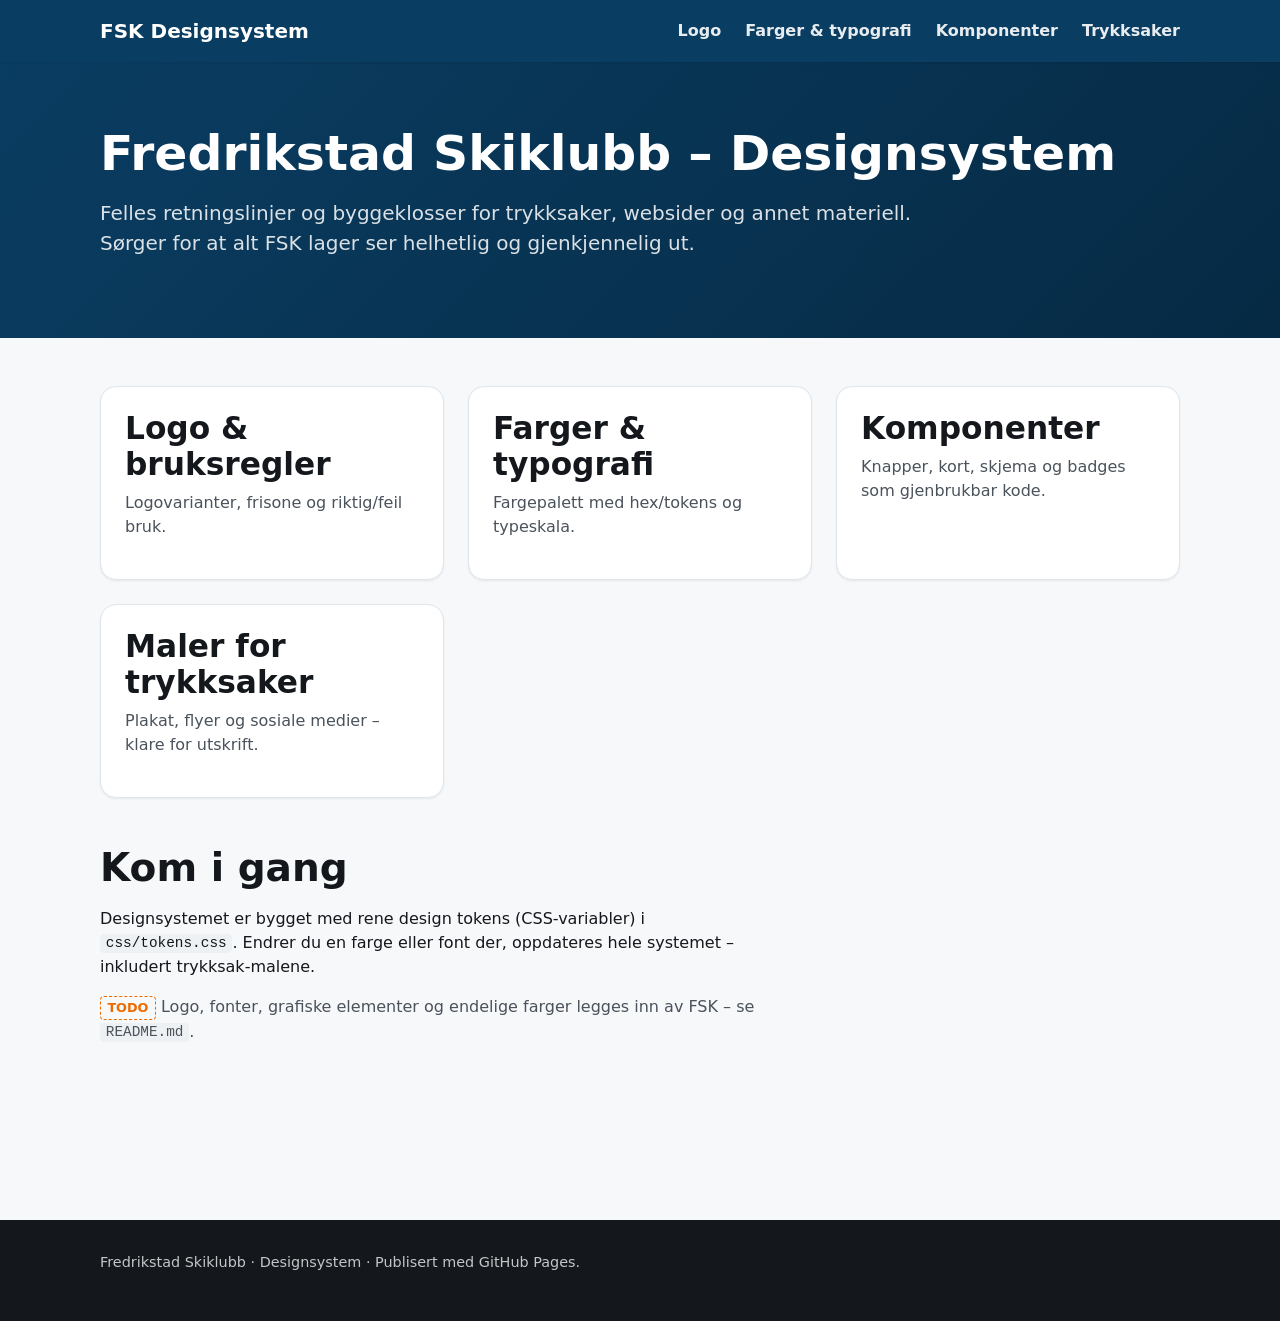
==== index.html @ 3e4948c6 "Add FSK design system scaffold (static HTML/CSS for GitHub Pages) - Design tokens (colors, typograph" ====
<!DOCTYPE html>
<html lang="no">
<head>
  <meta charset="UTF-8">
  <meta name="viewport" content="width=device-width, initial-scale=1.0">
  <title>FSK Designsystem – Fredrikstad Skiklubb</title>
  <meta name="description" content="Designsystem for Fredrikstad Skiklubb: logo, farger, typografi, komponenter og maler for trykksaker.">
  <link rel="stylesheet" href="css/tokens.css">
  <link rel="stylesheet" href="css/base.css">
  <link rel="stylesheet" href="css/components.css">
</head>
<body>
  <header class="site-header">
    <div class="container">
      <a class="brand" href="index.html">
        <!-- TODO: bytt til ekte logo i /assets/logo -->
        <span>FSK Designsystem</span>
      </a>
      <nav class="site-nav" aria-label="Hovedmeny">
        <a href="pages/logo.html">Logo</a>
        <a href="pages/farger-typografi.html">Farger &amp; typografi</a>
        <a href="pages/komponenter.html">Komponenter</a>
        <a href="pages/trykksaker.html">Trykksaker</a>
      </nav>
    </div>
  </header>

  <section class="hero">
    <div class="container">
      <h1>Fredrikstad Skiklubb – Designsystem</h1>
      <p>Felles retningslinjer og byggeklosser for trykksaker, websider og annet materiell.
         Sørger for at alt FSK lager ser helhetlig og gjenkjennelig ut.</p>
    </div>
  </section>

  <main class="container section">
    <div class="grid grid-2">
      <a class="card card--link" href="pages/logo.html">
        <h3>Logo &amp; bruksregler</h3>
        <p class="muted">Logovarianter, frisone og riktig/feil bruk.</p>
      </a>
      <a class="card card--link" href="pages/farger-typografi.html">
        <h3>Farger &amp; typografi</h3>
        <p class="muted">Fargepalett med hex/tokens og typeskala.</p>
      </a>
      <a class="card card--link" href="pages/komponenter.html">
        <h3>Komponenter</h3>
        <p class="muted">Knapper, kort, skjema og badges som gjenbrukbar kode.</p>
      </a>
      <a class="card card--link" href="pages/trykksaker.html">
        <h3>Maler for trykksaker</h3>
        <p class="muted">Plakat, flyer og sosiale medier – klare for utskrift.</p>
      </a>
    </div>

    <div class="section">
      <h2>Kom i gang</h2>
      <p>Designsystemet er bygget med rene design tokens (CSS-variabler) i
         <code>css/tokens.css</code>. Endrer du en farge eller font der, oppdateres
         hele systemet – inkludert trykksak-malene.</p>
      <p class="muted"><span class="todo">TODO</span> Logo, fonter, grafiske elementer og
         endelige farger legges inn av FSK – se <code>README.md</code>.</p>
    </div>
  </main>

  <footer class="site-footer">
    <div class="container">
      <p>Fredrikstad Skiklubb · Designsystem · Publisert med GitHub Pages.</p>
    </div>
  </footer>
</body>
</html>
---- css/tokens.css ----
/* ==========================================================================
   FSK Designsystem – Design tokens
   --------------------------------------------------------------------------
   Alt av farger, typografi og avstander defineres her som CSS-variabler.
   Bytt ut PLASSHOLDER-verdiene under med de faktiske verdiene fra fsk.no /
   PPT-malen når de foreligger. Søk etter «TODO» for å finne alt som skal inn.
   ========================================================================== */

/* --- Webfonter ----------------------------------------------------------- */
/* TODO: Legg fontfiler i /assets/fonts og avkommenter blokkene under.
   Bytt ut font-family-navn slik at de matcher fontene fra fsk.no.

@font-face {
  font-family: "FSK Sans";
  src: url("../assets/fonts/fsk-sans.woff2") format("woff2");
  font-weight: 400;
  font-display: swap;
}
@font-face {
  font-family: "FSK Sans";
  src: url("../assets/fonts/fsk-sans-bold.woff2") format("woff2");
  font-weight: 700;
  font-display: swap;
}
*/

:root {
  /* --- Farger: merke (TODO: erstatt med fsk.no-verdier) ----------------- */
  --color-primary:        #0a3d62; /* TODO: FSK primærfarge */
  --color-primary-dark:   #062a44; /* TODO */
  --color-primary-light:  #2e6da4; /* TODO */
  --color-secondary:      #c0392b; /* TODO: FSK sekundærfarge */
  --color-accent:         #f1c40f; /* TODO: aksent */

  /* --- Farger: nøytraler ----------------------------------------------- */
  --color-ink:      #14181d;  /* tekst */
  --color-ink-soft: #4a525b;  /* sekundær tekst */
  --color-line:     #e2e6ea;  /* kantlinjer */
  --color-surface:  #ffffff;  /* kort/flater */
  --color-bg:       #f6f8fa;  /* sidebakgrunn */
  --color-white:    #ffffff;

  /* --- Farger: semantiske ---------------------------------------------- */
  --color-success: #2e7d32;
  --color-warning: #ed6c02;
  --color-danger:  #c62828;
  --color-info:    #0277bd;

  /* --- Typografi ------------------------------------------------------- */
  /* TODO: bytt til fsk.no-fontene. Faller tilbake på systemfonter. */
  --font-sans: "FSK Sans", system-ui, -apple-system, "Segoe UI", Roboto, Helvetica, Arial, sans-serif;
  --font-head: var(--font-sans);
  --font-mono: ui-monospace, "SF Mono", "Cascadia Code", Menlo, Consolas, monospace;

  /* Typeskala (1.250 – major third) */
  --fs-100: 0.8rem;    /* 12.8px – caption */
  --fs-200: 0.9rem;    /* 14.4px – small */
  --fs-300: 1rem;      /* 16px   – brødtekst */
  --fs-400: 1.25rem;   /* 20px   – h5/lead */
  --fs-500: 1.563rem;  /* 25px   – h4 */
  --fs-600: 1.953rem;  /* 31px   – h3 */
  --fs-700: 2.441rem;  /* 39px   – h2 */
  --fs-800: 3.052rem;  /* 49px   – h1 */

  --lh-tight:   1.15;
  --lh-normal:  1.5;
  --fw-regular: 400;
  --fw-medium:  600;
  --fw-bold:    700;

  /* --- Avstand (8px-skala) --------------------------------------------- */
  --space-1: 0.25rem;
  --space-2: 0.5rem;
  --space-3: 0.75rem;
  --space-4: 1rem;
  --space-5: 1.5rem;
  --space-6: 2rem;
  --space-7: 3rem;
  --space-8: 4rem;

  /* --- Form & flate ---------------------------------------------------- */
  --radius-sm: 4px;
  --radius-md: 8px;
  --radius-lg: 16px;
  --radius-pill: 999px;

  --shadow-sm: 0 1px 2px rgba(20, 24, 29, 0.08);
  --shadow-md: 0 4px 12px rgba(20, 24, 29, 0.10);
  --shadow-lg: 0 12px 32px rgba(20, 24, 29, 0.14);

  --container: 1080px;
}
---- css/base.css ----
/* ==========================================================================
   FSK Designsystem – Base
   Reset, grunntypografi og delt layout (header, footer, container).
   ========================================================================== */

*, *::before, *::after { box-sizing: border-box; }

html { -webkit-text-size-adjust: 100%; }

body {
  margin: 0;
  font-family: var(--font-sans);
  font-size: var(--fs-300);
  line-height: var(--lh-normal);
  color: var(--color-ink);
  background: var(--color-bg);
}

h1, h2, h3, h4, h5 {
  font-family: var(--font-head);
  line-height: var(--lh-tight);
  font-weight: var(--fw-bold);
  margin: 0 0 var(--space-4);
}
h1 { font-size: var(--fs-800); }
h2 { font-size: var(--fs-700); }
h3 { font-size: var(--fs-600); }
h4 { font-size: var(--fs-500); }
h5 { font-size: var(--fs-400); }

p { margin: 0 0 var(--space-4); max-width: 65ch; }

a { color: var(--color-primary); }
a:hover { color: var(--color-primary-dark); }

img, svg { max-width: 100%; height: auto; display: block; }

code, pre {
  font-family: var(--font-mono);
  font-size: var(--fs-200);
}
pre {
  background: var(--color-ink);
  color: #e6edf3;
  padding: var(--space-4);
  border-radius: var(--radius-md);
  overflow-x: auto;
}
pre code { color: inherit; }
:not(pre) > code {
  background: #eef1f4;
  padding: 0.1em 0.4em;
  border-radius: var(--radius-sm);
}

/* --- Layout -------------------------------------------------------------- */
.container {
  width: min(100% - 2 * var(--space-5), var(--container));
  margin-inline: auto;
}

.section { padding-block: var(--space-7); }

/* --- Site header --------------------------------------------------------- */
.site-header {
  position: sticky;
  top: 0;
  z-index: 10;
  background: var(--color-primary);
  color: var(--color-white);
  box-shadow: var(--shadow-sm);
}
.site-header .container {
  display: flex;
  align-items: center;
  justify-content: space-between;
  gap: var(--space-5);
  padding-block: var(--space-4);
}
.site-header .brand {
  display: flex;
  align-items: center;
  gap: var(--space-3);
  font-weight: var(--fw-bold);
  color: var(--color-white);
  text-decoration: none;
  font-size: var(--fs-400);
}
.site-nav {
  display: flex;
  flex-wrap: wrap;
  gap: var(--space-5);
}
.site-nav a {
  color: var(--color-white);
  text-decoration: none;
  opacity: 0.9;
  font-weight: var(--fw-medium);
}
.site-nav a:hover,
.site-nav a[aria-current="page"] { opacity: 1; text-decoration: underline; }

/* --- Hero ---------------------------------------------------------------- */
.hero {
  background: linear-gradient(135deg, var(--color-primary), var(--color-primary-dark));
  color: var(--color-white);
  padding-block: var(--space-8);
}
.hero h1 { color: var(--color-white); }
.hero p { color: rgba(255, 255, 255, 0.85); font-size: var(--fs-400); }

/* --- Page intro ---------------------------------------------------------- */
.lead { font-size: var(--fs-400); color: var(--color-ink-soft); }

/* --- Footer -------------------------------------------------------------- */
.site-footer {
  background: var(--color-ink);
  color: rgba(255, 255, 255, 0.75);
  padding-block: var(--space-6);
  margin-top: var(--space-8);
  font-size: var(--fs-200);
}
.site-footer a { color: var(--color-white); }

/* --- Hjelpeklasser ------------------------------------------------------- */
.muted { color: var(--color-ink-soft); }
.grid { display: grid; gap: var(--space-5); }
.grid-2 { grid-template-columns: repeat(auto-fit, minmax(280px, 1fr)); }
.grid-3 { grid-template-columns: repeat(auto-fit, minmax(220px, 1fr)); }
.stack > * + * { margin-top: var(--space-4); }

/* TODO-merke for innhold som mangler ekte brandverdier */
.todo {
  display: inline-block;
  font-size: var(--fs-100);
  font-weight: var(--fw-bold);
  color: var(--color-warning);
  border: 1px dashed var(--color-warning);
  border-radius: var(--radius-sm);
  padding: 0.1em 0.5em;
}
---- css/components.css ----
/* ==========================================================================
   FSK Designsystem – Komponenter
   Gjenbrukbare UI-komponenter. Bruk disse klassene i trykksaker og websider.
   ========================================================================== */

/* --- Knapper ------------------------------------------------------------- */
.btn {
  --btn-bg: var(--color-primary);
  --btn-fg: var(--color-white);
  display: inline-flex;
  align-items: center;
  justify-content: center;
  gap: var(--space-2);
  font: inherit;
  font-weight: var(--fw-medium);
  line-height: 1;
  padding: 0.75em 1.25em;
  border: 2px solid transparent;
  border-radius: var(--radius-md);
  background: var(--btn-bg);
  color: var(--btn-fg);
  text-decoration: none;
  cursor: pointer;
  transition: filter 0.15s ease, background 0.15s ease;
}
.btn:hover { filter: brightness(1.08); }
.btn:focus-visible { outline: 3px solid var(--color-accent); outline-offset: 2px; }

.btn--secondary { --btn-bg: var(--color-secondary); }
.btn--ghost {
  --btn-bg: transparent;
  --btn-fg: var(--color-primary);
  border-color: var(--color-primary);
}
.btn--ghost:hover { background: var(--color-primary); --btn-fg: var(--color-white); }
.btn--lg { font-size: var(--fs-400); }
.btn--sm { font-size: var(--fs-200); padding: 0.5em 0.9em; }

/* --- Kort ---------------------------------------------------------------- */
.card {
  background: var(--color-surface);
  border: 1px solid var(--color-line);
  border-radius: var(--radius-lg);
  box-shadow: var(--shadow-sm);
  padding: var(--space-5);
}
.card h3 { margin-bottom: var(--space-2); }
.card--link { text-decoration: none; color: inherit; display: block; transition: box-shadow 0.15s, transform 0.15s; }
.card--link:hover { box-shadow: var(--shadow-md); transform: translateY(-2px); }

/* --- Badge --------------------------------------------------------------- */
.badge {
  display: inline-block;
  font-size: var(--fs-100);
  font-weight: var(--fw-bold);
  text-transform: uppercase;
  letter-spacing: 0.04em;
  padding: 0.25em 0.7em;
  border-radius: var(--radius-pill);
  background: var(--color-primary);
  color: var(--color-white);
}
.badge--success { background: var(--color-success); }
.badge--warning { background: var(--color-warning); }
.badge--danger  { background: var(--color-danger); }

/* --- Skjema -------------------------------------------------------------- */
.field { margin-bottom: var(--space-4); }
.field label { display: block; font-weight: var(--fw-medium); margin-bottom: var(--space-2); }
.field input,
.field select,
.field textarea {
  width: 100%;
  font: inherit;
  padding: 0.6em 0.8em;
  border: 1px solid var(--color-line);
  border-radius: var(--radius-md);
  background: var(--color-white);
}
.field input:focus,
.field select:focus,
.field textarea:focus {
  outline: none;
  border-color: var(--color-primary);
  box-shadow: 0 0 0 3px color-mix(in srgb, var(--color-primary) 25%, transparent);
}

/* --- Fargekort (farger & typografi) -------------------------------------- */
.swatches { display: grid; gap: var(--space-4); grid-template-columns: repeat(auto-fill, minmax(160px, 1fr)); }
.swatch {
  border: 1px solid var(--color-line);
  border-radius: var(--radius-md);
  overflow: hidden;
  background: var(--color-surface);
  cursor: pointer;
  text-align: left;
  font: inherit;
  padding: 0;
}
.swatch__color { height: 96px; }
.swatch__meta { padding: var(--space-3); }
.swatch__name { font-weight: var(--fw-bold); display: block; }
.swatch__hex { font-family: var(--font-mono); font-size: var(--fs-200); color: var(--color-ink-soft); }
.swatch.copied .swatch__hex::after { content: " ✓ kopiert"; color: var(--color-success); }

/* --- Typeprøve ----------------------------------------------------------- */
.type-row {
  display: flex;
  align-items: baseline;
  gap: var(--space-5);
  padding-block: var(--space-3);
  border-bottom: 1px solid var(--color-line);
}
.type-row .label { flex: 0 0 7rem; color: var(--color-ink-soft); font-size: var(--fs-200); font-family: var(--font-mono); }

/* --- Do / Don't ---------------------------------------------------------- */
.dodont { display: grid; gap: var(--space-5); grid-template-columns: repeat(auto-fit, minmax(260px, 1fr)); }
.dodont__item { border-radius: var(--radius-lg); overflow: hidden; border: 1px solid var(--color-line); background: var(--color-surface); }
.dodont__head { padding: var(--space-3) var(--space-4); font-weight: var(--fw-bold); color: var(--color-white); }
.dodont__body { padding: var(--space-4); }
.dodont--do    .dodont__head { background: var(--color-success); }
.dodont--dont  .dodont__head { background: var(--color-danger); }
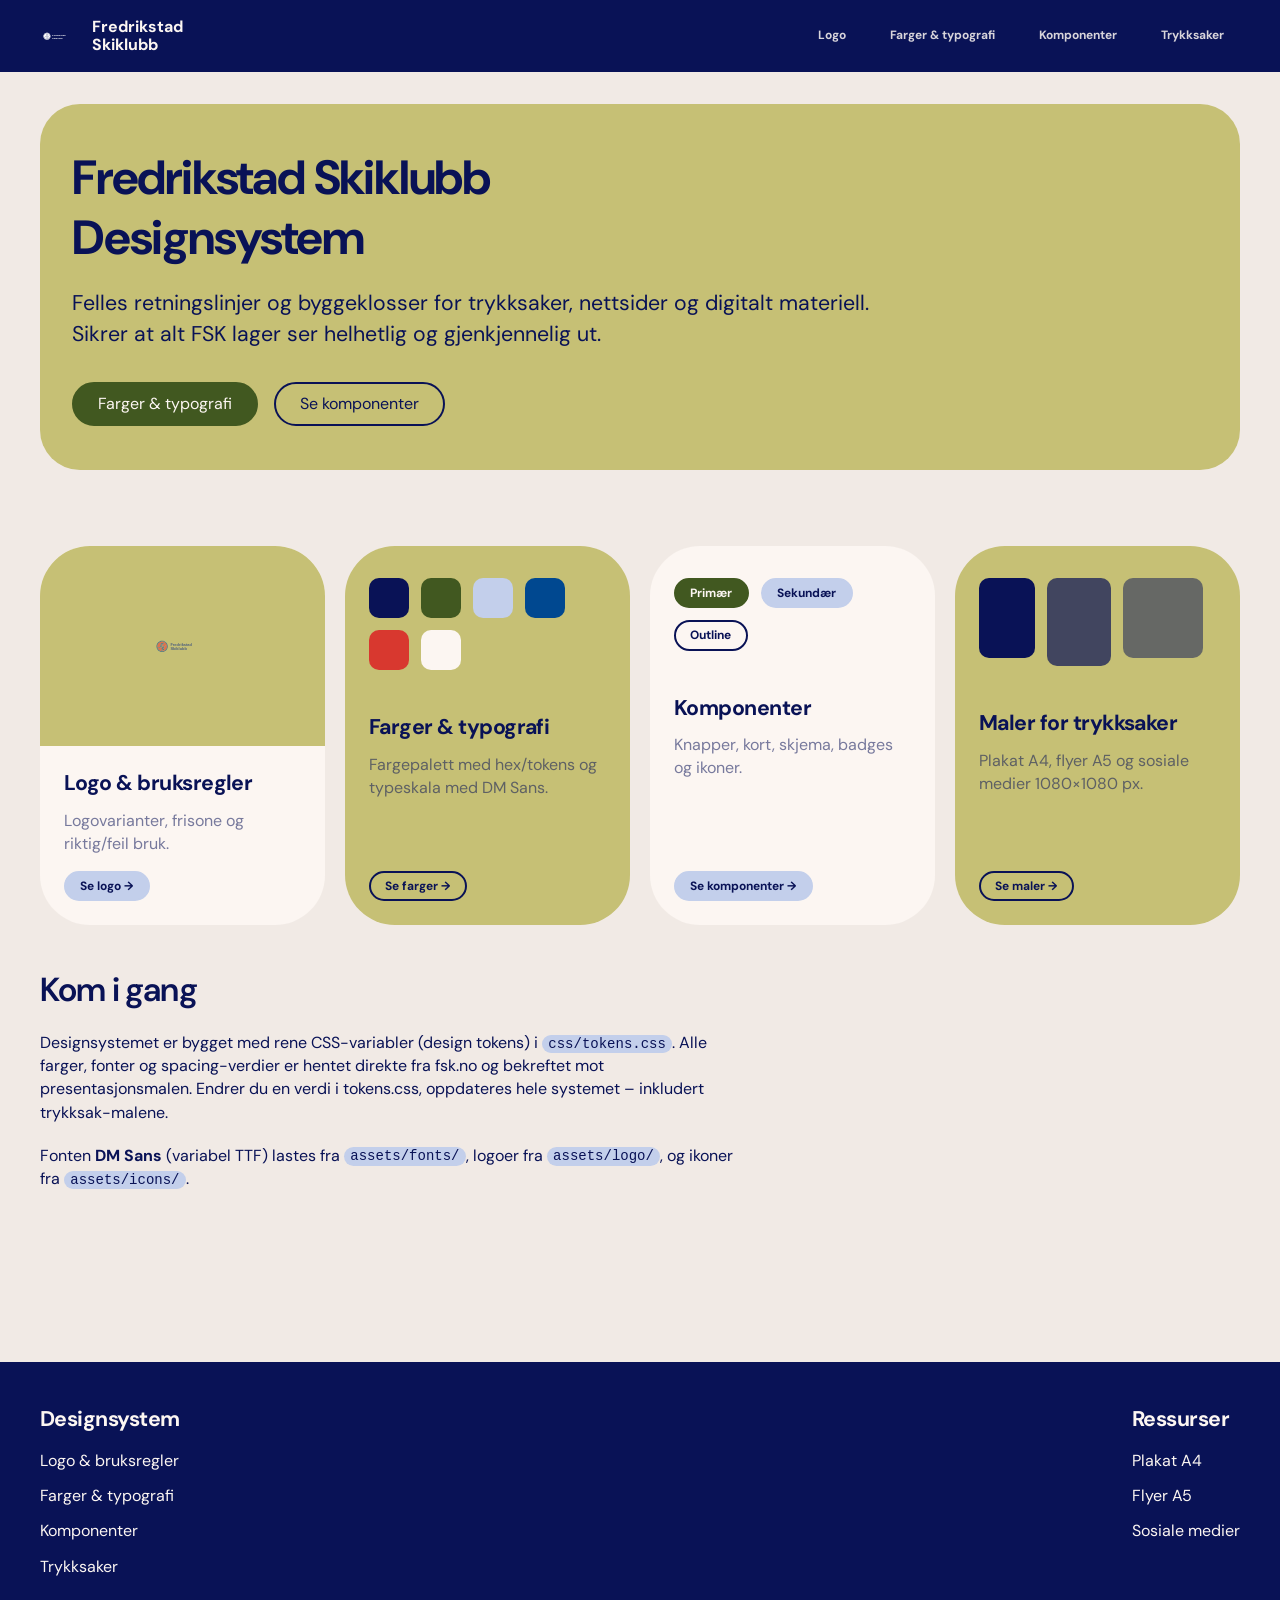
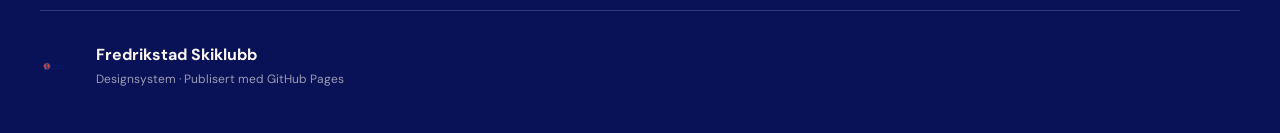
==== commit ec283acc: "Build FSK design system with real brand assets - Extract and wire up DM Sans variable fonts, all 17 " ====
--- a/index.html
+++ b/index.html
@@ -10,11 +10,15 @@
   <link rel="stylesheet" href="css/components.css">
 </head>
 <body>
+
   <header class="site-header">
     <div class="container">
       <a class="brand" href="index.html">
-        <!-- TODO: bytt til ekte logo i /assets/logo -->
-        <span>FSK Designsystem</span>
+        <img src="assets/logo/fsk-logo.svg" alt="FSK logo">
+        <span class="brand-name">
+          <span>Fredrikstad</span>
+          <span>Skiklubb</span>
+        </span>
       </a>
       <nav class="site-nav" aria-label="Hovedmeny">
         <a href="pages/logo.html">Logo</a>
@@ -25,48 +29,119 @@
     </div>
   </header>
 
-  <section class="hero">
-    <div class="container">
-      <h1>Fredrikstad Skiklubb – Designsystem</h1>
-      <p>Felles retningslinjer og byggeklosser for trykksaker, websider og annet materiell.
-         Sørger for at alt FSK lager ser helhetlig og gjenkjennelig ut.</p>
-    </div>
-  </section>
+  <main>
 
-  <main class="container section">
-    <div class="grid grid-2">
-      <a class="card card--link" href="pages/logo.html">
-        <h3>Logo &amp; bruksregler</h3>
-        <p class="muted">Logovarianter, frisone og riktig/feil bruk.</p>
-      </a>
-      <a class="card card--link" href="pages/farger-typografi.html">
-        <h3>Farger &amp; typografi</h3>
-        <p class="muted">Fargepalett med hex/tokens og typeskala.</p>
-      </a>
-      <a class="card card--link" href="pages/komponenter.html">
-        <h3>Komponenter</h3>
-        <p class="muted">Knapper, kort, skjema og badges som gjenbrukbar kode.</p>
-      </a>
-      <a class="card card--link" href="pages/trykksaker.html">
-        <h3>Maler for trykksaker</h3>
-        <p class="muted">Plakat, flyer og sosiale medier – klare for utskrift.</p>
-      </a>
+    <div class="hero">
+      <h1>Fredrikstad Skiklubb<br>Designsystem</h1>
+      <p>Felles retningslinjer og byggeklosser for trykksaker, nettsider og digitalt materiell. Sikrer at alt FSK lager ser helhetlig og gjenkjennelig ut.</p>
+      <div class="btn-group" style="margin-top: var(--space-8);">
+        <a href="pages/farger-typografi.html" class="btn">Farger &amp; typografi</a>
+        <a href="pages/komponenter.html" class="btn btn--outline">Se komponenter</a>
+      </div>
     </div>
 
-    <div class="section">
-      <h2>Kom i gang</h2>
-      <p>Designsystemet er bygget med rene design tokens (CSS-variabler) i
-         <code>css/tokens.css</code>. Endrer du en farge eller font der, oppdateres
-         hele systemet – inkludert trykksak-malene.</p>
-      <p class="muted"><span class="todo">TODO</span> Logo, fonter, grafiske elementer og
-         endelige farger legges inn av FSK – se <code>README.md</code>.</p>
+    <div class="container section">
+      <div class="grid grid-2">
+
+        <a class="card card--link" href="pages/logo.html">
+          <div class="card__img-placeholder">
+            <img src="assets/logo/fsk-logo.svg" alt="">
+          </div>
+          <div class="card__body">
+            <h3>Logo &amp; bruksregler</h3>
+            <p>Logovarianter, frisone og riktig/feil bruk.</p>
+            <span class="btn btn--sm btn--secondary" style="margin-top:auto; width:fit-content;">Se logo →</span>
+          </div>
+        </a>
+
+        <a class="card card--link card--green" href="pages/farger-typografi.html">
+          <div style="padding: var(--space-8) var(--space-6) var(--space-5); display:flex; gap:var(--space-3); flex-wrap:wrap;">
+            <span style="display:inline-block; width:2.5rem; height:2.5rem; border-radius:var(--radius-sm); background:var(--color-dark-blue);"></span>
+            <span style="display:inline-block; width:2.5rem; height:2.5rem; border-radius:var(--radius-sm); background:var(--color-green);"></span>
+            <span style="display:inline-block; width:2.5rem; height:2.5rem; border-radius:var(--radius-sm); background:var(--color-light-blue);"></span>
+            <span style="display:inline-block; width:2.5rem; height:2.5rem; border-radius:var(--radius-sm); background:var(--color-bright-blue);"></span>
+            <span style="display:inline-block; width:2.5rem; height:2.5rem; border-radius:var(--radius-sm); background:var(--color-red);"></span>
+            <span style="display:inline-block; width:2.5rem; height:2.5rem; border-radius:var(--radius-sm); background:var(--color-offwhite);"></span>
+          </div>
+          <div class="card__body">
+            <h3>Farger &amp; typografi</h3>
+            <p>Fargepalett med hex/tokens og typeskala med DM Sans.</p>
+            <span class="btn btn--sm btn--outline" style="margin-top:auto; width:fit-content;">Se farger →</span>
+          </div>
+        </a>
+
+        <a class="card card--link" href="pages/komponenter.html">
+          <div style="padding: var(--space-8) var(--space-6) var(--space-5); display:flex; gap:var(--space-3); align-items:center; flex-wrap:wrap;">
+            <span class="btn btn--sm">Primær</span>
+            <span class="btn btn--sm btn--secondary">Sekundær</span>
+            <span class="btn btn--sm btn--outline">Outline</span>
+          </div>
+          <div class="card__body">
+            <h3>Komponenter</h3>
+            <p>Knapper, kort, skjema, badges og ikoner.</p>
+            <span class="btn btn--sm btn--secondary" style="margin-top:auto; width:fit-content;">Se komponenter →</span>
+          </div>
+        </a>
+
+        <a class="card card--link card--green" href="pages/trykksaker.html">
+          <div style="padding: var(--space-8) var(--space-6) var(--space-5); display:flex; gap:var(--space-3);">
+            <div style="background:var(--color-dark-blue); border-radius:var(--radius-sm); width:3.5rem; height:5rem;"></div>
+            <div style="background:var(--color-dark-blue); border-radius:var(--radius-sm); width:4rem; height:5.5rem; opacity:0.7;"></div>
+            <div style="background:var(--color-dark-blue); border-radius:var(--radius-sm); width:5rem; height:5rem; opacity:0.5;"></div>
+          </div>
+          <div class="card__body">
+            <h3>Maler for trykksaker</h3>
+            <p>Plakat A4, flyer A5 og sosiale medier 1080×1080 px.</p>
+            <span class="btn btn--sm btn--outline" style="margin-top:auto; width:fit-content;">Se maler →</span>
+          </div>
+        </a>
+
+      </div>
+
+      <div class="section">
+        <h2>Kom i gang</h2>
+        <p>Designsystemet er bygget med rene CSS-variabler (design tokens) i
+           <code>css/tokens.css</code>. Alle farger, fonter og spacing-verdier er hentet
+           direkte fra fsk.no og bekreftet mot presentasjonsmalen. Endrer du en verdi
+           i tokens.css, oppdateres hele systemet – inkludert trykksak-malene.</p>
+        <p>Fonten <strong>DM Sans</strong> (variabel TTF) lastes fra <code>assets/fonts/</code>,
+           logoer fra <code>assets/logo/</code>, og ikoner fra <code>assets/icons/</code>.</p>
+      </div>
     </div>
+
   </main>
 
   <footer class="site-footer">
     <div class="container">
-      <p>Fredrikstad Skiklubb · Designsystem · Publisert med GitHub Pages.</p>
+      <div class="site-footer-inner">
+        <div>
+          <h3>Designsystem</h3>
+          <nav>
+            <a href="pages/logo.html">Logo &amp; bruksregler</a>
+            <a href="pages/farger-typografi.html">Farger &amp; typografi</a>
+            <a href="pages/komponenter.html">Komponenter</a>
+            <a href="pages/trykksaker.html">Trykksaker</a>
+          </nav>
+        </div>
+        <div>
+          <h3>Ressurser</h3>
+          <nav>
+            <a href="assets/templates/plakat-a4.html">Plakat A4</a>
+            <a href="assets/templates/flyer-a5.html">Flyer A5</a>
+            <a href="assets/templates/sosiale-medier-1080.html">Sosiale medier</a>
+          </nav>
+        </div>
+      </div>
+      <div class="site-footer-bottom">
+        <img src="assets/logo/fsk-logo.svg" alt="FSK logo">
+        <div>
+          <strong style="color:var(--color-offwhite);">Fredrikstad Skiklubb</strong><br>
+          <span>Designsystem · Publisert med GitHub Pages</span>
+        </div>
+      </div>
     </div>
   </footer>
+
+
 </body>
 </html>
--- a/css/tokens.css
+++ b/css/tokens.css
@@ -1,92 +1,125 @@
 /* ==========================================================================
    FSK Designsystem – Design tokens
-   --------------------------------------------------------------------------
-   Alt av farger, typografi og avstander defineres her som CSS-variabler.
-   Bytt ut PLASSHOLDER-verdiene under med de faktiske verdiene fra fsk.no /
-   PPT-malen når de foreligger. Søk etter «TODO» for å finne alt som skal inn.
+   Verdier hentet direkte fra fsk.no (DOM/CSS-inspeksjon) og bekreftet
+   mot PowerPoint-malen. Se research/design-rapport.md for kildedata.
    ========================================================================== */
 
-/* --- Webfonter ----------------------------------------------------------- */
-/* TODO: Legg fontfiler i /assets/fonts og avkommenter blokkene under.
-   Bytt ut font-family-navn slik at de matcher fontene fra fsk.no.
-
+/* --- Webfont: DM Sans (variabel TTF) ------------------------------------- */
 @font-face {
-  font-family: "FSK Sans";
-  src: url("../assets/fonts/fsk-sans.woff2") format("woff2");
-  font-weight: 400;
+  font-family: "DM Sans";
+  src: url("../assets/fonts/DMSans-VariableFont_opsz,wght.ttf") format("truetype");
+  font-weight: 100 1000;
+  font-style: normal;
   font-display: swap;
 }
 @font-face {
-  font-family: "FSK Sans";
-  src: url("../assets/fonts/fsk-sans-bold.woff2") format("woff2");
-  font-weight: 700;
+  font-family: "DM Sans";
+  src: url("../assets/fonts/DMSans-Italic-VariableFont_opsz,wght.ttf") format("truetype");
+  font-weight: 100 1000;
+  font-style: italic;
   font-display: swap;
 }
-*/
+@font-face {
+  font-family: "DM Sans Fallback";
+  src: local("Arial");
+  ascent-override: 94.90%;
+  descent-override: 29.66%;
+  line-gap-override: 0.00%;
+  size-adjust: 104.53%;
+}
 
 :root {
-  /* --- Farger: merke (TODO: erstatt med fsk.no-verdier) ----------------- */
-  --color-primary:        #0a3d62; /* TODO: FSK primærfarge */
-  --color-primary-dark:   #062a44; /* TODO */
-  --color-primary-light:  #2e6da4; /* TODO */
-  --color-secondary:      #c0392b; /* TODO: FSK sekundærfarge */
-  --color-accent:         #f1c40f; /* TODO: aksent */
+  /* --- Fargepalett (fsk.no CSS-variabelnavn) ----------------------------- */
+  --color-dark-blue:   #091256;  /* tekst, header, footer */
+  --color-light-blue:  #c3cfeb;  /* sekundær knapp, ramme */
+  --color-bright-blue: #004890;  /* aksent, input-ramme   */
+  --color-green:       #415820;  /* primær CTA, badge     */
+  --color-light-green: #c6c075;  /* kort, hero-boks       */
+  --color-offwhite:    #fcf6f2;  /* overflater, knapper   */
+  --color-beige:       #f1eae5;  /* sidebakgrunn          */
+  --color-red:         #d8382f;  /* advarsel/fare         */
+  --color-peach:       #f8b99d;  /* aksent varm           */
+  --color-black:       #000000;
+  --color-white:       #ffffff;
 
-  /* --- Farger: nøytraler ----------------------------------------------- */
-  --color-ink:      #14181d;  /* tekst */
-  --color-ink-soft: #4a525b;  /* sekundær tekst */
-  --color-line:     #e2e6ea;  /* kantlinjer */
-  --color-surface:  #ffffff;  /* kort/flater */
-  --color-bg:       #f6f8fa;  /* sidebakgrunn */
-  --color-white:    #ffffff;
+  /* --- Semantiske aliaser ----------------------------------------------- */
+  --color-ink:      var(--color-dark-blue);
+  --color-ink-soft: color-mix(in srgb, var(--color-dark-blue) 55%, transparent);
+  --color-bg:       var(--color-beige);
+  --color-surface:  var(--color-offwhite);
+  --color-line:     var(--color-light-blue);
+  --color-primary:  var(--color-green);
+  --color-secondary: var(--color-light-blue);
+  --color-accent:   var(--color-bright-blue);
+  --color-danger:   var(--color-red);
+  --color-success:  var(--color-green);
 
-  /* --- Farger: semantiske ---------------------------------------------- */
-  --color-success: #2e7d32;
-  --color-warning: #ed6c02;
-  --color-danger:  #c62828;
-  --color-info:    #0277bd;
+  /* --- Typografi --------------------------------------------------------- */
+  --font-sans: "DM Sans", "DM Sans Fallback", ui-sans-serif, system-ui, sans-serif;
+  --font-mono: ui-monospace, "SFMono-Regular", Menlo, Monaco, Consolas, monospace;
 
-  /* --- Typografi ------------------------------------------------------- */
-  /* TODO: bytt til fsk.no-fontene. Faller tilbake på systemfonter. */
-  --font-sans: "FSK Sans", system-ui, -apple-system, "Segoe UI", Roboto, Helvetica, Arial, sans-serif;
-  --font-head: var(--font-sans);
-  --font-mono: ui-monospace, "SF Mono", "Cascadia Code", Menlo, Consolas, monospace;
+  /* Typeskala (fsk.no-verdier, fast rem – ikke fluid) */
+  --text-xs:   0.667rem;   /* ~10.7px – caption       */
+  --text-sm:   0.75rem;    /* 12px    – liten tekst   */
+  --text-base: 1rem;       /* 16px    – brødtekst     */
+  --text-lg:   1.333rem;   /* ~21.3px – ingress/h3    */
+  --text-xl:   2.083rem;   /* ~33.3px – h2            */
+  --text-2xl:  3rem;       /* 48px    – h1            */
 
-  /* Typeskala (1.250 – major third) */
-  --fs-100: 0.8rem;    /* 12.8px – caption */
-  --fs-200: 0.9rem;    /* 14.4px – small */
-  --fs-300: 1rem;      /* 16px   – brødtekst */
-  --fs-400: 1.25rem;   /* 20px   – h5/lead */
-  --fs-500: 1.563rem;  /* 25px   – h4 */
-  --fs-600: 1.953rem;  /* 31px   – h3 */
-  --fs-700: 2.441rem;  /* 39px   – h2 */
-  --fs-800: 3.052rem;  /* 49px   – h1 */
+  /* Bakoverkompatibel skala (brukes av eksisterende komponenter) */
+  --fs-100: var(--text-xs);
+  --fs-200: var(--text-sm);
+  --fs-300: var(--text-base);
+  --fs-400: var(--text-lg);
+  --fs-700: var(--text-xl);
+  --fs-800: var(--text-2xl);
 
-  --lh-tight:   1.15;
-  --lh-normal:  1.5;
-  --fw-regular: 400;
-  --fw-medium:  600;
-  --fw-bold:    700;
+  /* Linjehøyder */
+  --lh-tight:  1.25;
+  --lh-normal: 1.45;
+  --lh-loose:  1.5;
 
-  /* --- Avstand (8px-skala) --------------------------------------------- */
-  --space-1: 0.25rem;
-  --space-2: 0.5rem;
-  --space-3: 0.75rem;
-  --space-4: 1rem;
-  --space-5: 1.5rem;
-  --space-6: 2rem;
-  --space-7: 3rem;
-  --space-8: 4rem;
+  /* Font-vekter */
+  --fw-normal:   400;
+  --fw-medium:   500;
+  --fw-semibold: 600;
+  --fw-bold:     700;
 
-  /* --- Form & flate ---------------------------------------------------- */
-  --radius-sm: 4px;
-  --radius-md: 8px;
-  --radius-lg: 16px;
-  --radius-pill: 999px;
+  /* Letter-spacing */
+  --tracking-tight: -0.025em;
+  --tracking-wide:   0.025em;
 
-  --shadow-sm: 0 1px 2px rgba(20, 24, 29, 0.08);
-  --shadow-md: 0 4px 12px rgba(20, 24, 29, 0.10);
-  --shadow-lg: 0 12px 32px rgba(20, 24, 29, 0.14);
+  /* --- Avstand (0.25rem = 4px base) ------------------------------------ */
+  --space-1:  0.25rem;   /*  4px */
+  --space-2:  0.5rem;    /*  8px */
+  --space-3:  0.75rem;   /* 12px */
+  --space-4:  1rem;      /* 16px */
+  --space-5:  1.25rem;   /* 20px */
+  --space-6:  1.5rem;    /* 24px */
+  --space-7:  1.75rem;   /* 28px */
+  --space-8:  2rem;      /* 32px */
+  --space-9:  2.25rem;   /* 36px */
+  --space-11: 2.75rem;   /* 44px */
+  --space-16: 4rem;      /* 64px */
+  --space-20: 5rem;      /* 80px */
 
-  --container: 1080px;
+  /* --- Border-radius (fsk.no) ------------------------------------------ */
+  --radius-xs:   0.55rem;   /* ikke aktivt i bruk */
+  --radius-sm:   10px;
+  --radius-md:   15px;
+  --radius-lg:   25px;      /* highlight-tekst    */
+  --radius-xl:   40px;      /* hero-boks          */
+  --radius-2xl:  50px;      /* nyhetskort         */
+  --radius-full: 9999px;    /* knapper, input     */
+
+  /* --- Skygger --------------------------------------------------------- */
+  --shadow-sm: 0 1px 2px rgba(9, 18, 86, 0.07);
+  --shadow-md: 0 4px 6px -1px rgba(9, 18, 86, 0.10), 0 2px 4px -2px rgba(9, 18, 86, 0.10);
+
+  /* --- Transitions ------------------------------------------------------ */
+  --transition: 0.15s cubic-bezier(.4, 0, .2, 1);
+  --ease-in:    cubic-bezier(.4, 0, 1, 1);
+
+  /* --- Container -------------------------------------------------------- */
+  --container: 1200px;
 }
--- a/css/base.css
+++ b/css/base.css
@@ -10,65 +10,68 @@
 body {
   margin: 0;
   font-family: var(--font-sans);
-  font-size: var(--fs-300);
+  font-size: var(--text-base);
   line-height: var(--lh-normal);
   color: var(--color-ink);
   background: var(--color-bg);
 }
 
 h1, h2, h3, h4, h5 {
-  font-family: var(--font-head);
+  font-family: var(--font-sans);
   line-height: var(--lh-tight);
   font-weight: var(--fw-bold);
-  margin: 0 0 var(--space-4);
-}
-h1 { font-size: var(--fs-800); }
-h2 { font-size: var(--fs-700); }
-h3 { font-size: var(--fs-600); }
-h4 { font-size: var(--fs-500); }
-h5 { font-size: var(--fs-400); }
-
-p { margin: 0 0 var(--space-4); max-width: 65ch; }
-
-a { color: var(--color-primary); }
-a:hover { color: var(--color-primary-dark); }
+  letter-spacing: var(--tracking-tight);
+  margin: 0 0 var(--space-5);
+  color: var(--color-ink);
+}
+h1 { font-size: var(--text-2xl); }
+h2 { font-size: var(--text-xl); font-weight: var(--fw-semibold); }
+h3 { font-size: var(--text-lg); }
+h4 { font-size: var(--text-lg); font-weight: var(--fw-semibold); }
+h5 { font-size: var(--text-base); font-weight: var(--fw-semibold); }
+
+p { margin: 0 0 var(--space-5); max-width: 65ch; }
+
+a { color: var(--color-bright-blue); text-decoration: underline; text-underline-offset: 4px; }
+a:hover { color: var(--color-dark-blue); }
 
 img, svg { max-width: 100%; height: auto; display: block; }
 
 code, pre {
   font-family: var(--font-mono);
-  font-size: var(--fs-200);
+  font-size: var(--text-sm);
 }
 pre {
-  background: var(--color-ink);
-  color: #e6edf3;
-  padding: var(--space-4);
+  background: var(--color-dark-blue);
+  color: var(--color-offwhite);
+  padding: var(--space-5);
   border-radius: var(--radius-md);
   overflow-x: auto;
 }
 pre code { color: inherit; }
 :not(pre) > code {
-  background: #eef1f4;
-  padding: 0.1em 0.4em;
+  background: var(--color-light-blue);
+  color: var(--color-dark-blue);
+  padding: 0.1em 0.45em;
   border-radius: var(--radius-sm);
+  font-size: 0.875em;
 }
 
 /* --- Layout -------------------------------------------------------------- */
 .container {
-  width: min(100% - 2 * var(--space-5), var(--container));
+  width: min(100% - 2 * var(--space-6), var(--container));
   margin-inline: auto;
 }
 
-.section { padding-block: var(--space-7); }
+.section { padding-block: var(--space-11); }
 
 /* --- Site header --------------------------------------------------------- */
 .site-header {
   position: sticky;
   top: 0;
   z-index: 10;
-  background: var(--color-primary);
-  color: var(--color-white);
-  box-shadow: var(--shadow-sm);
+  background: var(--color-dark-blue);
+  color: var(--color-offwhite);
 }
 .site-header .container {
   display: flex;
@@ -82,60 +85,141 @@
   align-items: center;
   gap: var(--space-3);
   font-weight: var(--fw-bold);
-  color: var(--color-white);
+  font-size: var(--text-base);
+  color: var(--color-offwhite);
   text-decoration: none;
-  font-size: var(--fs-400);
+}
+.site-header .brand img {
+  width: 2.5rem;
+  height: 2.5rem;
+  flex-shrink: 0;
+  /* inv-SVG har multiple tekstblokker; brightness(0) invert(1) gir rent hvit emblem */
+  filter: brightness(0) invert(1);
+}
+.site-header .brand-name {
+  display: flex;
+  flex-direction: column;
+  line-height: 1.1;
+  font-size: var(--text-base);
 }
 .site-nav {
   display: flex;
   flex-wrap: wrap;
-  gap: var(--space-5);
+  gap: var(--space-3);
+  align-items: center;
 }
 .site-nav a {
-  color: var(--color-white);
+  color: var(--color-offwhite);
   text-decoration: none;
-  opacity: 0.9;
-  font-weight: var(--fw-medium);
+  font-size: var(--text-sm);
+  font-weight: var(--fw-bold);
+  padding: var(--space-2) var(--space-4);
+  border-radius: var(--radius-full);
+  transition: background var(--transition);
+  opacity: 0.85;
 }
 .site-nav a:hover,
-.site-nav a[aria-current="page"] { opacity: 1; text-decoration: underline; }
+.site-nav a[aria-current="page"] {
+  background: rgba(195, 207, 235, 0.2);
+  opacity: 1;
+}
+.site-nav a.nav-cta {
+  background: var(--color-light-blue);
+  color: var(--color-dark-blue);
+  opacity: 1;
+}
+.site-nav a.nav-cta:hover {
+  background: var(--color-offwhite);
+}
 
 /* --- Hero ---------------------------------------------------------------- */
 .hero {
-  background: linear-gradient(135deg, var(--color-primary), var(--color-primary-dark));
-  color: var(--color-white);
-  padding-block: var(--space-8);
-}
-.hero h1 { color: var(--color-white); }
-.hero p { color: rgba(255, 255, 255, 0.85); font-size: var(--fs-400); }
-
-/* --- Page intro ---------------------------------------------------------- */
-.lead { font-size: var(--fs-400); color: var(--color-ink-soft); }
+  background: var(--color-light-green);
+  border-radius: var(--radius-xl);
+  margin: var(--space-8) auto;
+  max-width: min(100% - 2 * var(--space-6), var(--container));
+  padding: var(--space-11) var(--space-8);
+}
+.hero h1 { color: var(--color-dark-blue); }
+.hero p { color: var(--color-dark-blue); font-size: var(--text-lg); max-width: 55ch; }
+
+/* H1 highlight-effekt (fsk.no "highlighted-title") */
+.highlight-title {
+  display: inline;
+  background: var(--color-light-green);
+  -webkit-box-decoration-break: clone;
+  box-decoration-break: clone;
+  border-radius: var(--radius-lg);
+  padding: 0.1em 0.3em;
+  line-height: var(--lh-loose);
+}
+
+/* --- Page hero (innholdssider) ------------------------------------------- */
+.page-hero {
+  background: var(--color-light-green);
+  border-radius: var(--radius-xl);
+  padding: var(--space-11) var(--space-8);
+  margin-bottom: var(--space-11);
+}
+.page-hero h1 { color: var(--color-dark-blue); margin-bottom: var(--space-4); }
+.page-hero .lead { font-size: var(--text-lg); color: var(--color-dark-blue); max-width: 55ch; }
+
+/* --- Lead ---------------------------------------------------------------- */
+.lead { font-size: var(--text-lg); color: var(--color-ink-soft); }
 
 /* --- Footer -------------------------------------------------------------- */
 .site-footer {
-  background: var(--color-ink);
-  color: rgba(255, 255, 255, 0.75);
-  padding-block: var(--space-6);
-  margin-top: var(--space-8);
-  font-size: var(--fs-200);
-}
-.site-footer a { color: var(--color-white); }
+  background: var(--color-dark-blue);
+  color: var(--color-offwhite);
+  padding-block: var(--space-11);
+  margin-top: var(--space-16);
+}
+.site-footer .container {
+  display: flex;
+  flex-direction: column;
+  gap: var(--space-8);
+}
+.site-footer-inner {
+  display: flex;
+  flex-wrap: wrap;
+  gap: var(--space-11);
+  justify-content: space-between;
+}
+.site-footer h3 {
+  font-size: var(--text-lg);
+  font-weight: var(--fw-bold);
+  color: var(--color-offwhite);
+  margin-bottom: var(--space-4);
+}
+.site-footer a {
+  color: var(--color-offwhite);
+  text-decoration: underline;
+  text-underline-offset: 4px;
+  text-decoration-color: transparent;
+  transition: text-decoration-color var(--transition);
+  font-size: var(--text-base);
+}
+.site-footer a:hover { text-decoration-color: var(--color-offwhite); }
+.site-footer nav { display: flex; flex-direction: column; gap: var(--space-3); }
+.site-footer-bottom {
+  display: flex;
+  align-items: center;
+  gap: var(--space-4);
+  flex-wrap: wrap;
+  border-top: 1px solid rgba(195, 207, 235, 0.2);
+  padding-top: var(--space-8);
+}
+.site-footer-bottom img { width: 2.5rem; height: 2.5rem; }
+.site-footer-bottom span { font-size: var(--text-sm); opacity: 0.6; }
 
 /* --- Hjelpeklasser ------------------------------------------------------- */
 .muted { color: var(--color-ink-soft); }
 .grid { display: grid; gap: var(--space-5); }
 .grid-2 { grid-template-columns: repeat(auto-fit, minmax(280px, 1fr)); }
 .grid-3 { grid-template-columns: repeat(auto-fit, minmax(220px, 1fr)); }
-.stack > * + * { margin-top: var(--space-4); }
-
-/* TODO-merke for innhold som mangler ekte brandverdier */
-.todo {
-  display: inline-block;
-  font-size: var(--fs-100);
-  font-weight: var(--fw-bold);
-  color: var(--color-warning);
-  border: 1px dashed var(--color-warning);
-  border-radius: var(--radius-sm);
-  padding: 0.1em 0.5em;
-}
+.stack > * + * { margin-top: var(--space-5); }
+.text-sm { font-size: var(--text-sm); }
+.text-lg { font-size: var(--text-lg); }
+
+/* Fjerner TODO-merke (ikke lenger nødvendig) */
+.todo { display: none; }
--- a/css/components.css
+++ b/css/components.css
@@ -1,122 +1,339 @@
 /* ==========================================================================
    FSK Designsystem – Komponenter
-   Gjenbrukbare UI-komponenter. Bruk disse klassene i trykksaker og websider.
+   Gjenbrukbare UI-komponenter. Alle verdier speiler fsk.no.
    ========================================================================== */
 
 /* --- Knapper ------------------------------------------------------------- */
+/*
+  5 varianter:
+    .btn                 → primær (grønn)
+    .btn--secondary      → sekundær (lysblå)
+    .btn--outline        → outline (mørk blå)
+    .btn--light          → lys overflate (offwhite)
+    .btn--sm             → liten versjon
+  Alle bruker rounded-full (fsk.no-mønster).
+*/
 .btn {
-  --btn-bg: var(--color-primary);
-  --btn-fg: var(--color-white);
+  --btn-bg: var(--color-green);
+  --btn-fg: var(--color-offwhite);
+  --btn-border: var(--color-green);
   display: inline-flex;
   align-items: center;
   justify-content: center;
-  gap: var(--space-2);
-  font: inherit;
-  font-weight: var(--fw-medium);
+  gap: var(--space-3);
+  font-family: var(--font-sans);
+  font-size: var(--text-base);
+  font-weight: var(--fw-normal);
   line-height: 1;
-  padding: 0.75em 1.25em;
-  border: 2px solid transparent;
-  border-radius: var(--radius-md);
+  padding: 0.75em 1.5em;
+  border: 2px solid var(--btn-border);
+  border-radius: var(--radius-full);
   background: var(--btn-bg);
   color: var(--btn-fg);
   text-decoration: none;
   cursor: pointer;
-  transition: filter 0.15s ease, background 0.15s ease;
-}
-.btn:hover { filter: brightness(1.08); }
-.btn:focus-visible { outline: 3px solid var(--color-accent); outline-offset: 2px; }
-
-.btn--secondary { --btn-bg: var(--color-secondary); }
-.btn--ghost {
+  transition: background var(--transition), color var(--transition), border-color var(--transition);
+  white-space: nowrap;
+}
+.btn:hover {
+  filter: brightness(1.07);
+}
+.btn:focus-visible {
+  outline: 3px solid var(--color-bright-blue);
+  outline-offset: 3px;
+}
+.btn svg { width: 1.1em; height: 1.1em; flex-shrink: 0; }
+
+/* Sekundær – lysblå */
+.btn--secondary {
+  --btn-bg: var(--color-light-blue);
+  --btn-fg: var(--color-dark-blue);
+  --btn-border: var(--color-light-blue);
+}
+
+/* Outline / ghost – mørk blå */
+.btn--outline {
   --btn-bg: transparent;
-  --btn-fg: var(--color-primary);
-  border-color: var(--color-primary);
-}
-.btn--ghost:hover { background: var(--color-primary); --btn-fg: var(--color-white); }
-.btn--lg { font-size: var(--fs-400); }
-.btn--sm { font-size: var(--fs-200); padding: 0.5em 0.9em; }
+  --btn-fg: var(--color-dark-blue);
+  --btn-border: var(--color-dark-blue);
+}
+.btn--outline:hover {
+  --btn-bg: var(--color-dark-blue);
+  --btn-fg: var(--color-offwhite);
+  filter: none;
+}
+
+/* Lys (på mørk bakgrunn) */
+.btn--light {
+  --btn-bg: var(--color-offwhite);
+  --btn-fg: var(--color-dark-blue);
+  --btn-border: var(--color-offwhite);
+}
+
+/* Størrelser */
+.btn--lg { font-size: var(--text-lg); padding: 0.7em 1.5em; }
+.btn--sm {
+  font-size: var(--text-sm);
+  font-weight: var(--fw-bold);
+  padding: 0.6em 1.2em;
+}
+
+/* Gruppe av knapper */
+.btn-group {
+  display: flex;
+  flex-wrap: wrap;
+  gap: var(--space-4);
+  align-items: center;
+}
 
 /* --- Kort ---------------------------------------------------------------- */
 .card {
-  background: var(--color-surface);
-  border: 1px solid var(--color-line);
-  border-radius: var(--radius-lg);
-  box-shadow: var(--shadow-sm);
-  padding: var(--space-5);
-}
-.card h3 { margin-bottom: var(--space-2); }
-.card--link { text-decoration: none; color: inherit; display: block; transition: box-shadow 0.15s, transform 0.15s; }
-.card--link:hover { box-shadow: var(--shadow-md); transform: translateY(-2px); }
-
-/* --- Badge --------------------------------------------------------------- */
+  background: var(--color-offwhite);
+  border-radius: var(--radius-2xl);
+  overflow: hidden;
+  display: flex;
+  flex-direction: column;
+}
+.card__body {
+  padding: var(--space-6);
+  flex: 1;
+  display: flex;
+  flex-direction: column;
+}
+.card__body h3 { margin-bottom: var(--space-3); }
+.card__body p { margin-bottom: var(--space-4); color: var(--color-ink-soft); }
+
+/* Kort med grønn bakgrunn (nyhetskort-stil) */
+.card--green {
+  background: var(--color-light-green);
+}
+
+/* Lenkekort (klikbart) */
+.card--link {
+  text-decoration: none;
+  color: inherit;
+  transition: transform var(--transition), box-shadow var(--transition);
+  cursor: pointer;
+}
+.card--link:hover {
+  transform: translateY(-3px);
+  box-shadow: var(--shadow-md);
+}
+
+/* Kort med bilde øverst */
+.card__img {
+  width: 100%;
+  height: 200px;
+  object-fit: cover;
+}
+.card__img-placeholder {
+  width: 100%;
+  height: 200px;
+  background: var(--color-light-green);
+  display: flex;
+  align-items: center;
+  justify-content: center;
+}
+.card__img-placeholder img {
+  width: 4rem;
+  height: 4rem;
+  opacity: 0.6;
+}
+
+/* --- Badge / Tag --------------------------------------------------------- */
 .badge {
-  display: inline-block;
-  font-size: var(--fs-100);
-  font-weight: var(--fw-bold);
-  text-transform: uppercase;
-  letter-spacing: 0.04em;
-  padding: 0.25em 0.7em;
-  border-radius: var(--radius-pill);
-  background: var(--color-primary);
+  display: inline-flex;
+  align-items: center;
+  gap: var(--space-2);
+  font-size: var(--text-base);
+  font-weight: var(--fw-normal);
+  padding: 0.4em 0.9em;
+  border-radius: var(--radius-full);
+  background: var(--color-green);
+  color: var(--color-offwhite);
+  line-height: 1;
+}
+.badge svg { width: 1em; height: 1em; }
+
+.badge--blue {
+  background: var(--color-light-blue);
+  color: var(--color-dark-blue);
+}
+.badge--red {
+  background: var(--color-red);
   color: var(--color-white);
 }
-.badge--success { background: var(--color-success); }
-.badge--warning { background: var(--color-warning); }
-.badge--danger  { background: var(--color-danger); }
+.badge--beige {
+  background: var(--color-beige);
+  color: var(--color-dark-blue);
+}
 
 /* --- Skjema -------------------------------------------------------------- */
-.field { margin-bottom: var(--space-4); }
-.field label { display: block; font-weight: var(--fw-medium); margin-bottom: var(--space-2); }
+.field { margin-bottom: var(--space-5); }
+.field label {
+  display: block;
+  font-size: var(--text-sm);
+  font-weight: var(--fw-normal);
+  color: var(--color-ink);
+  margin-bottom: var(--space-3);
+}
 .field input,
 .field select,
 .field textarea {
   width: 100%;
-  font: inherit;
-  padding: 0.6em 0.8em;
-  border: 1px solid var(--color-line);
-  border-radius: var(--radius-md);
-  background: var(--color-white);
-}
+  font-family: var(--font-sans);
+  font-size: var(--text-base);
+  padding: 0.7em 1.2em;
+  border: 1px solid var(--color-bright-blue);
+  border-radius: var(--radius-full);
+  background: var(--color-offwhite);
+  color: var(--color-ink);
+  transition: border-color var(--transition);
+  appearance: none;
+}
+.field textarea { border-radius: var(--radius-lg); resize: vertical; min-height: 6em; }
+.field input:hover,
+.field select:hover,
+.field textarea:hover  { border-color: var(--color-light-blue); }
 .field input:focus,
 .field select:focus,
 .field textarea:focus {
   outline: none;
-  border-color: var(--color-primary);
-  box-shadow: 0 0 0 3px color-mix(in srgb, var(--color-primary) 25%, transparent);
-}
-
-/* --- Fargekort (farger & typografi) -------------------------------------- */
-.swatches { display: grid; gap: var(--space-4); grid-template-columns: repeat(auto-fill, minmax(160px, 1fr)); }
+  border-color: var(--color-bright-blue);
+  box-shadow: 0 0 0 3px color-mix(in srgb, var(--color-bright-blue) 20%, transparent);
+}
+
+/* Select-wrapper med stilisert bakgrunn */
+.select-wrap {
+  position: relative;
+  display: inline-block;
+}
+.select-wrap select {
+  padding-right: 2.5em;
+  background: var(--color-light-blue);
+  border-color: var(--color-light-blue);
+  color: var(--color-dark-blue);
+  cursor: pointer;
+}
+.select-wrap::after {
+  content: "▾";
+  position: absolute;
+  right: 1em;
+  top: 50%;
+  transform: translateY(-50%);
+  pointer-events: none;
+  color: var(--color-dark-blue);
+}
+
+/* --- Fargekort (farger & typografi-side) --------------------------------- */
+.swatches {
+  display: grid;
+  gap: var(--space-4);
+  grid-template-columns: repeat(auto-fill, minmax(160px, 1fr));
+}
 .swatch {
-  border: 1px solid var(--color-line);
   border-radius: var(--radius-md);
   overflow: hidden;
-  background: var(--color-surface);
+  background: var(--color-offwhite);
   cursor: pointer;
   text-align: left;
   font: inherit;
   padding: 0;
-}
-.swatch__color { height: 96px; }
-.swatch__meta { padding: var(--space-3); }
-.swatch__name { font-weight: var(--fw-bold); display: block; }
-.swatch__hex { font-family: var(--font-mono); font-size: var(--fs-200); color: var(--color-ink-soft); }
-.swatch.copied .swatch__hex::after { content: " ✓ kopiert"; color: var(--color-success); }
+  border: 1px solid rgba(9, 18, 86, 0.1);
+  transition: transform var(--transition);
+}
+.swatch:hover { transform: translateY(-2px); }
+.swatch__color { height: 80px; }
+.swatch__meta { padding: var(--space-3) var(--space-3) var(--space-4); }
+.swatch__name { font-weight: var(--fw-bold); font-size: var(--text-sm); display: block; margin-bottom: var(--space-1); }
+.swatch__token { font-family: var(--font-mono); font-size: var(--text-xs); color: var(--color-ink-soft); display: block; margin-bottom: var(--space-1); }
+.swatch__hex { font-family: var(--font-mono); font-size: var(--text-xs); color: var(--color-ink-soft); }
+.swatch.copied .swatch__hex::after { content: " ✓"; color: var(--color-green); }
 
 /* --- Typeprøve ----------------------------------------------------------- */
 .type-row {
   display: flex;
   align-items: baseline;
   gap: var(--space-5);
-  padding-block: var(--space-3);
+  padding-block: var(--space-4);
   border-bottom: 1px solid var(--color-line);
-}
-.type-row .label { flex: 0 0 7rem; color: var(--color-ink-soft); font-size: var(--fs-200); font-family: var(--font-mono); }
+  flex-wrap: wrap;
+}
+.type-row .label {
+  flex: 0 0 8rem;
+  color: var(--color-ink-soft);
+  font-size: var(--text-xs);
+  font-family: var(--font-mono);
+}
 
 /* --- Do / Don't ---------------------------------------------------------- */
 .dodont { display: grid; gap: var(--space-5); grid-template-columns: repeat(auto-fit, minmax(260px, 1fr)); }
-.dodont__item { border-radius: var(--radius-lg); overflow: hidden; border: 1px solid var(--color-line); background: var(--color-surface); }
-.dodont__head { padding: var(--space-3) var(--space-4); font-weight: var(--fw-bold); color: var(--color-white); }
-.dodont__body { padding: var(--space-4); }
-.dodont--do    .dodont__head { background: var(--color-success); }
-.dodont--dont  .dodont__head { background: var(--color-danger); }
+.dodont__item { border-radius: var(--radius-2xl); overflow: hidden; background: var(--color-offwhite); }
+.dodont__head { padding: var(--space-3) var(--space-5); font-weight: var(--fw-bold); color: var(--color-offwhite); font-size: var(--text-sm); }
+.dodont__body { padding: var(--space-5); }
+.dodont--do   .dodont__head { background: var(--color-green); }
+.dodont--dont .dodont__head { background: var(--color-red); }
+
+/* --- Logo-visning -------------------------------------------------------- */
+.logo-stage {
+  border-radius: var(--radius-2xl);
+  padding: var(--space-11);
+  display: flex;
+  align-items: center;
+  justify-content: center;
+  min-height: 200px;
+}
+.logo-stage img { max-width: 280px; max-height: 120px; width: auto; }
+.logo-stage--white  { background: var(--color-white); }
+.logo-stage--beige  { background: var(--color-beige); }
+.logo-stage--green  { background: var(--color-light-green); }
+.logo-stage--dark   { background: var(--color-dark-blue); }
+
+/* --- Ikonkatalog --------------------------------------------------------- */
+.icon-grid {
+  display: grid;
+  grid-template-columns: repeat(auto-fill, minmax(140px, 1fr));
+  gap: var(--space-4);
+}
+.icon-item {
+  background: var(--color-offwhite);
+  border-radius: var(--radius-md);
+  padding: var(--space-5);
+  display: flex;
+  flex-direction: column;
+  align-items: center;
+  gap: var(--space-3);
+  text-align: center;
+}
+.icon-item img { width: 72px; height: 72px; }
+.icon-item span { font-size: var(--text-xs); font-family: var(--font-mono); color: var(--color-ink-soft); }
+
+/* --- Mal-preview (trykksaker) -------------------------------------------- */
+.template-grid {
+  display: grid;
+  gap: var(--space-5);
+  grid-template-columns: repeat(auto-fit, minmax(260px, 1fr));
+}
+.template-card {
+  background: var(--color-offwhite);
+  border-radius: var(--radius-2xl);
+  overflow: hidden;
+  display: flex;
+  flex-direction: column;
+}
+.template-card__preview {
+  background: var(--color-dark-blue);
+  height: 220px;
+  display: flex;
+  align-items: center;
+  justify-content: center;
+  position: relative;
+}
+.template-card__preview-inner {
+  transform: scale(0.35);
+  transform-origin: center;
+  position: absolute;
+}
+.template-card__body { padding: var(--space-5); }
+.template-card__body h3 { margin-bottom: var(--space-2); }
+.template-card__body p { font-size: var(--text-sm); color: var(--color-ink-soft); margin-bottom: var(--space-4); }
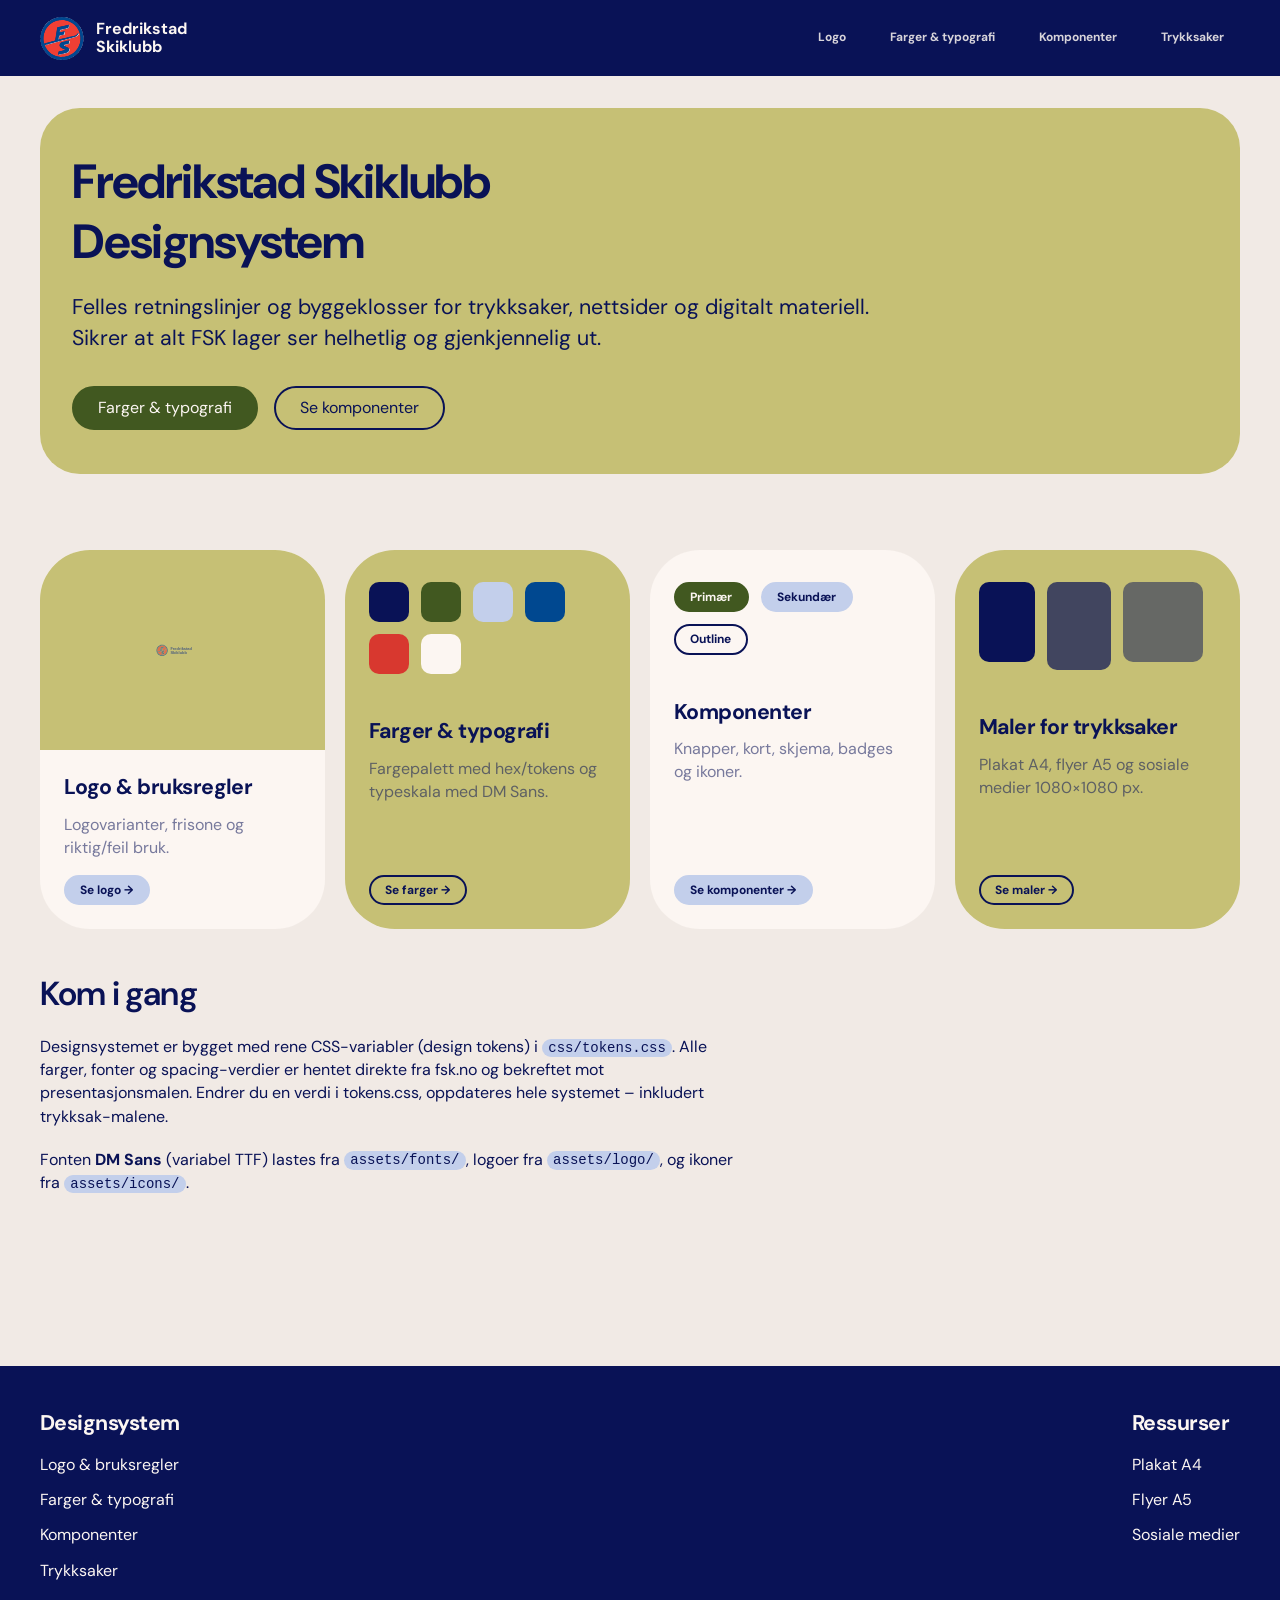
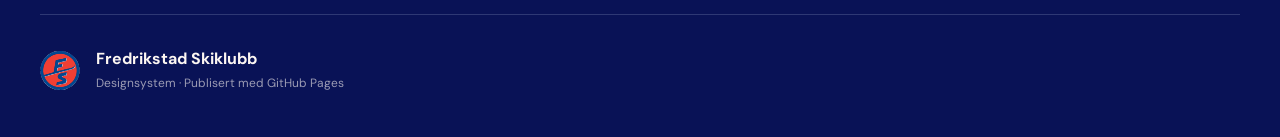
==== commit fc06283e: "Fix logo display: use colored FS emblem throughout - Extract fsk-logo-emblem.svg (circular FS symbol" ====
--- a/index.html
+++ b/index.html
@@ -14,7 +14,7 @@
   <header class="site-header">
     <div class="container">
       <a class="brand" href="index.html">
-        <img src="assets/logo/fsk-logo.svg" alt="FSK logo">
+        <img src="assets/logo/fsk-logo-emblem.svg" alt="FSK logo">
         <span class="brand-name">
           <span>Fredrikstad</span>
           <span>Skiklubb</span>
@@ -133,7 +133,7 @@
         </div>
       </div>
       <div class="site-footer-bottom">
-        <img src="assets/logo/fsk-logo.svg" alt="FSK logo">
+        <img src="assets/logo/fsk-logo-emblem.svg" alt="FSK logo">
         <div>
           <strong style="color:var(--color-offwhite);">Fredrikstad Skiklubb</strong><br>
           <span>Designsystem · Publisert med GitHub Pages</span>
--- a/css/base.css
+++ b/css/base.css
@@ -90,11 +90,9 @@
   text-decoration: none;
 }
 .site-header .brand img {
-  width: 2.5rem;
-  height: 2.5rem;
+  width: 2.75rem;
+  height: 2.75rem;
   flex-shrink: 0;
-  /* inv-SVG har multiple tekstblokker; brightness(0) invert(1) gir rent hvit emblem */
-  filter: brightness(0) invert(1);
 }
 .site-header .brand-name {
   display: flex;
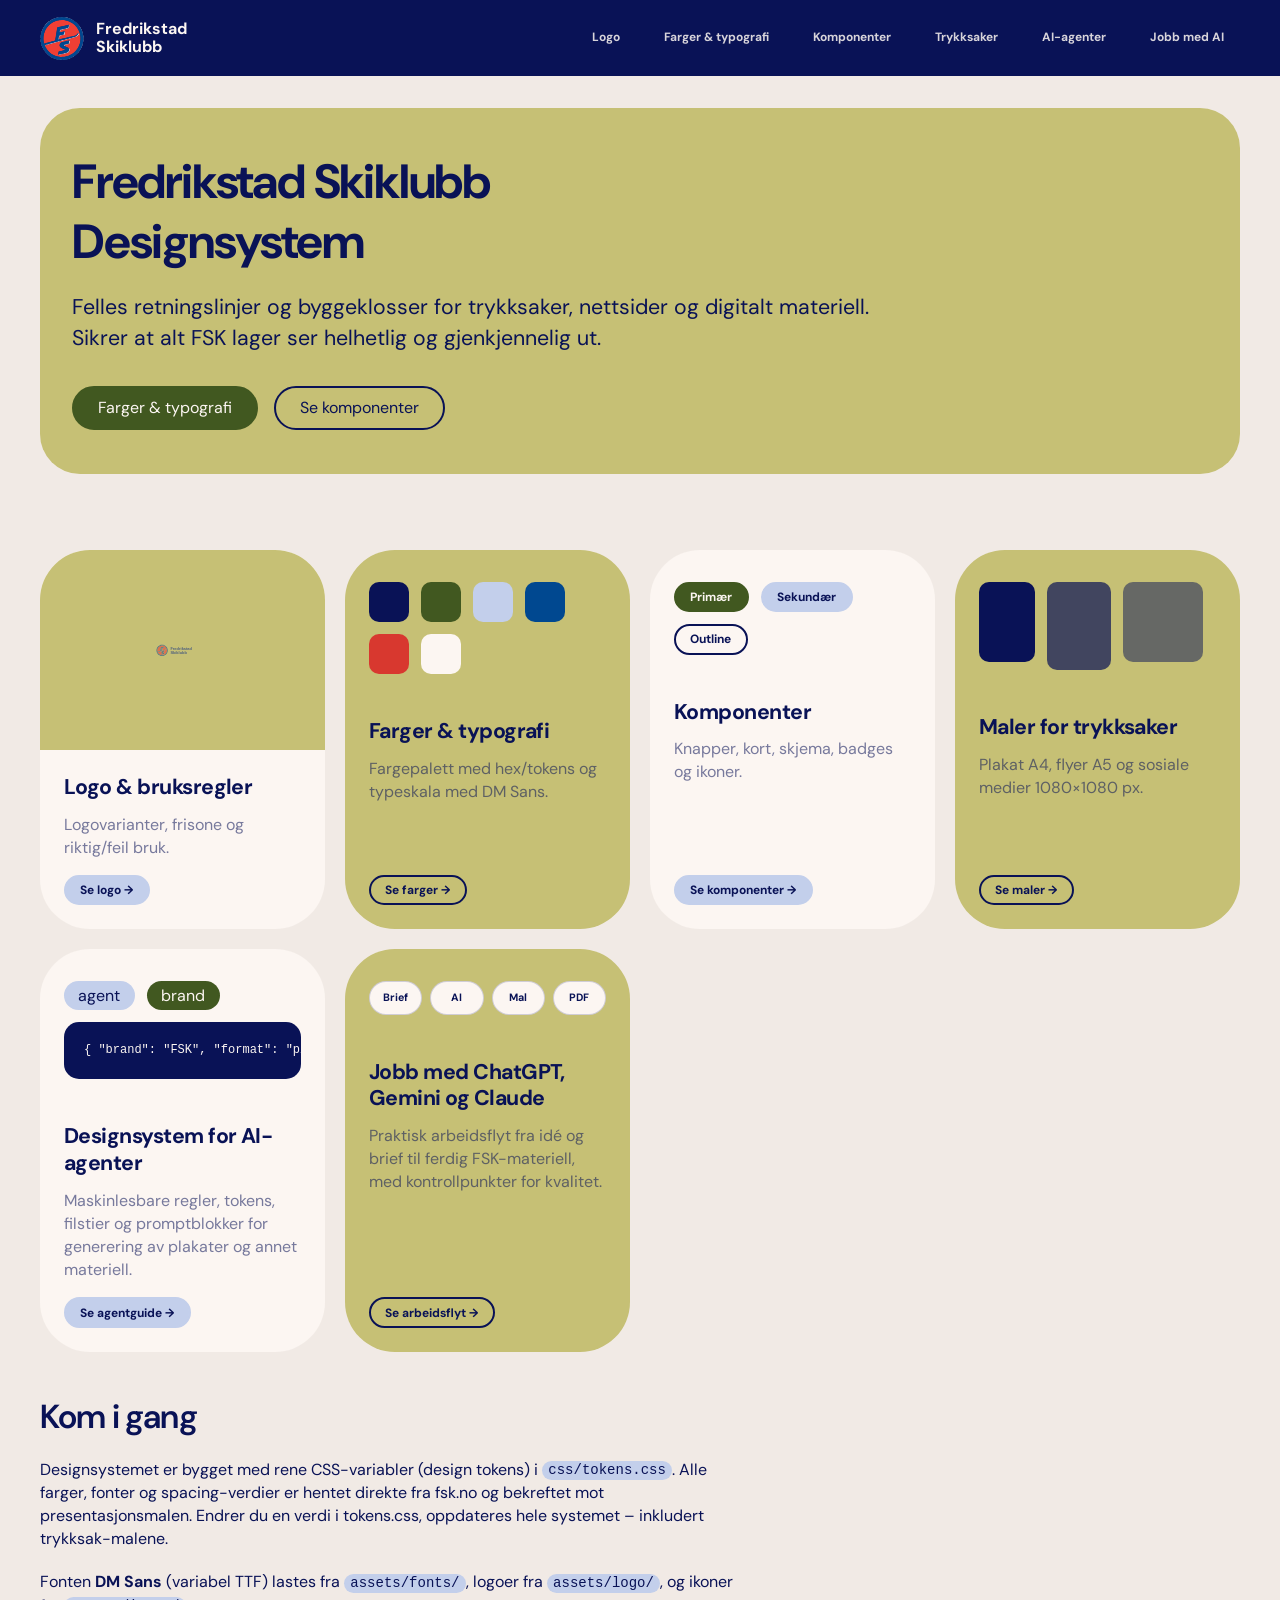
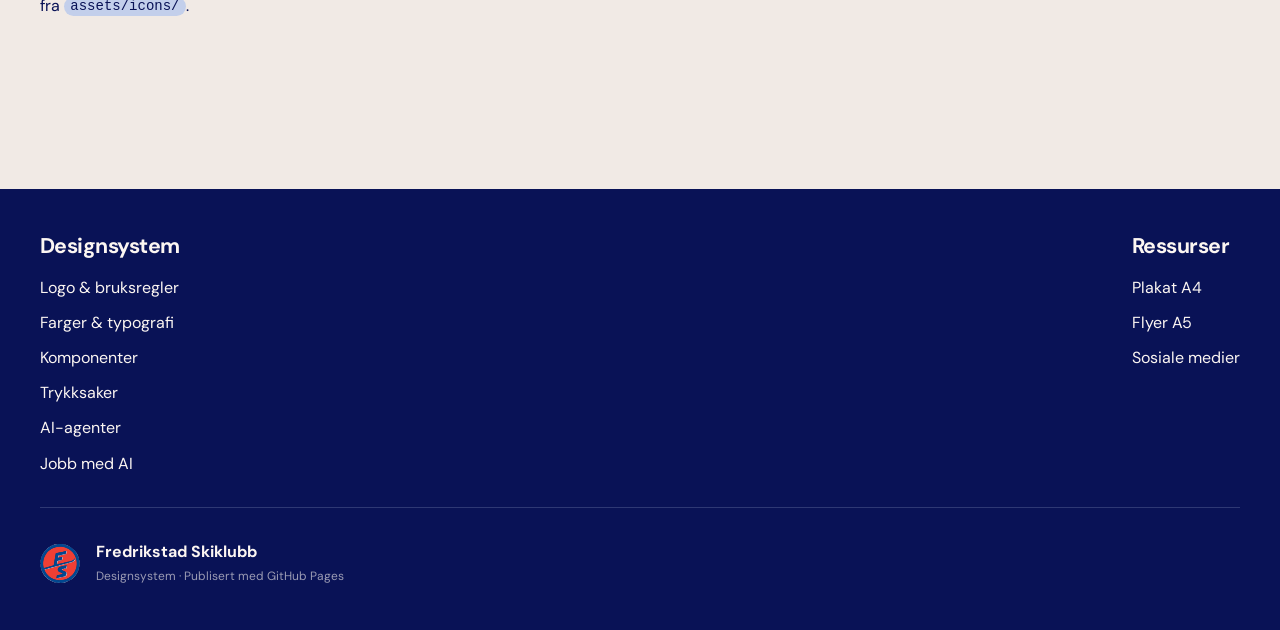
==== commit be228f04: "sider om ai" ====
--- a/index.html
+++ b/index.html
@@ -4,6 +4,8 @@
   <meta charset="UTF-8">
   <meta name="viewport" content="width=device-width, initial-scale=1.0">
   <title>FSK Designsystem – Fredrikstad Skiklubb</title>
+  <link rel="icon" type="image/svg+xml" href="assets/logo/fsk-logo-emblem.svg">
+  <link rel="icon" type="image/png" href="assets/logo/fsk-logo-emblem.png">
   <meta name="description" content="Designsystem for Fredrikstad Skiklubb: logo, farger, typografi, komponenter og maler for trykksaker.">
   <link rel="stylesheet" href="css/tokens.css">
   <link rel="stylesheet" href="css/base.css">
@@ -25,6 +27,8 @@
         <a href="pages/farger-typografi.html">Farger &amp; typografi</a>
         <a href="pages/komponenter.html">Komponenter</a>
         <a href="pages/trykksaker.html">Trykksaker</a>
+        <a href="pages/ai-agenter.html">AI-agenter</a>
+        <a href="pages/arbeid-med-ai.html">Jobb med AI</a>
       </nav>
     </div>
   </header>
@@ -96,6 +100,37 @@
           </div>
         </a>
 
+        <a class="card card--link" href="pages/ai-agenter.html">
+          <div style="padding: var(--space-8) var(--space-6) var(--space-5); display:grid; gap:var(--space-3);">
+            <div style="display:flex; gap:var(--space-3); align-items:center;">
+              <span class="badge badge--blue">agent</span>
+              <span class="badge">brand</span>
+            </div>
+            <pre style="margin:0; font-size:var(--text-xs);"><code>{ "brand": "FSK", "format": "plakat" }</code></pre>
+          </div>
+          <div class="card__body">
+            <h3>Designsystem for AI-agenter</h3>
+            <p>Maskinlesbare regler, tokens, filstier og promptblokker for generering av plakater og annet materiell.</p>
+            <span class="btn btn--sm btn--secondary" style="margin-top:auto; width:fit-content;">Se agentguide →</span>
+          </div>
+        </a>
+
+        <a class="card card--link card--green" href="pages/arbeid-med-ai.html">
+          <div style="padding: var(--space-8) var(--space-6) var(--space-5); display:grid; gap:var(--space-3);">
+            <div class="workflow-strip">
+              <span>Brief</span>
+              <span>AI</span>
+              <span>Mal</span>
+              <span>PDF</span>
+            </div>
+          </div>
+          <div class="card__body">
+            <h3>Jobb med ChatGPT, Gemini og Claude</h3>
+            <p>Praktisk arbeidsflyt fra idé og brief til ferdig FSK-materiell, med kontrollpunkter for kvalitet.</p>
+            <span class="btn btn--sm btn--outline" style="margin-top:auto; width:fit-content;">Se arbeidsflyt →</span>
+          </div>
+        </a>
+
       </div>
 
       <div class="section">
@@ -121,6 +156,8 @@
             <a href="pages/farger-typografi.html">Farger &amp; typografi</a>
             <a href="pages/komponenter.html">Komponenter</a>
             <a href="pages/trykksaker.html">Trykksaker</a>
+            <a href="pages/ai-agenter.html">AI-agenter</a>
+            <a href="pages/arbeid-med-ai.html">Jobb med AI</a>
           </nav>
         </div>
         <div>
--- a/css/components.css
+++ b/css/components.css
@@ -337,3 +337,85 @@
 .template-card__body { padding: var(--space-5); }
 .template-card__body h3 { margin-bottom: var(--space-2); }
 .template-card__body p { font-size: var(--text-sm); color: var(--color-ink-soft); margin-bottom: var(--space-4); }
+
+/* --- AI-agent guider ----------------------------------------------------- */
+.agent-rule-grid {
+  display: grid;
+  gap: var(--space-5);
+  grid-template-columns: repeat(auto-fit, minmax(240px, 1fr));
+}
+.agent-rule {
+  background: var(--color-offwhite);
+  border-radius: var(--radius-2xl);
+  padding: var(--space-6);
+}
+.agent-rule h3 { margin-bottom: var(--space-3); }
+.agent-rule p { font-size: var(--text-sm); color: var(--color-ink-soft); margin-bottom: 0; }
+.agent-rule__kicker {
+  display: block;
+  font-family: var(--font-mono);
+  font-size: var(--text-xs);
+  color: var(--color-bright-blue);
+  margin-bottom: var(--space-3);
+}
+.prompt-box {
+  background: var(--color-dark-blue);
+  color: var(--color-offwhite);
+  border-radius: var(--radius-2xl);
+  padding: var(--space-6);
+}
+.prompt-box h3,
+.prompt-box p { color: var(--color-offwhite); }
+.prompt-box p { opacity: 0.75; }
+.prompt-box pre {
+  background: rgba(252, 246, 242, 0.08);
+  border: 1px solid rgba(195, 207, 235, 0.25);
+  margin: var(--space-5) 0 0;
+}
+.token-list {
+  display: grid;
+  gap: var(--space-3);
+  margin: var(--space-5) 0 0;
+}
+.token-list code {
+  display: block;
+  background: var(--color-offwhite);
+  color: var(--color-dark-blue);
+  border: 1px solid var(--color-line);
+  padding: var(--space-3);
+  border-radius: var(--radius-md);
+}
+.workflow-strip {
+  display: grid;
+  grid-template-columns: repeat(4, minmax(0, 1fr));
+  gap: var(--space-2);
+}
+.workflow-strip span {
+  background: var(--color-offwhite);
+  color: var(--color-dark-blue);
+  border: 1px solid color-mix(in srgb, var(--color-dark-blue) 18%, transparent);
+  border-radius: var(--radius-full);
+  font-size: var(--text-xs);
+  font-weight: var(--fw-bold);
+  padding: var(--space-2) var(--space-3);
+  text-align: center;
+}
+.checklist {
+  display: grid;
+  gap: var(--space-3);
+  padding: 0;
+  margin: var(--space-5) 0 0;
+  list-style: none;
+}
+.checklist li {
+  background: var(--color-offwhite);
+  border-radius: var(--radius-xl);
+  padding: var(--space-4) var(--space-5);
+  font-size: var(--text-sm);
+}
+.checklist li::before {
+  content: "✓";
+  color: var(--color-green);
+  font-weight: var(--fw-bold);
+  margin-right: var(--space-2);
+}
